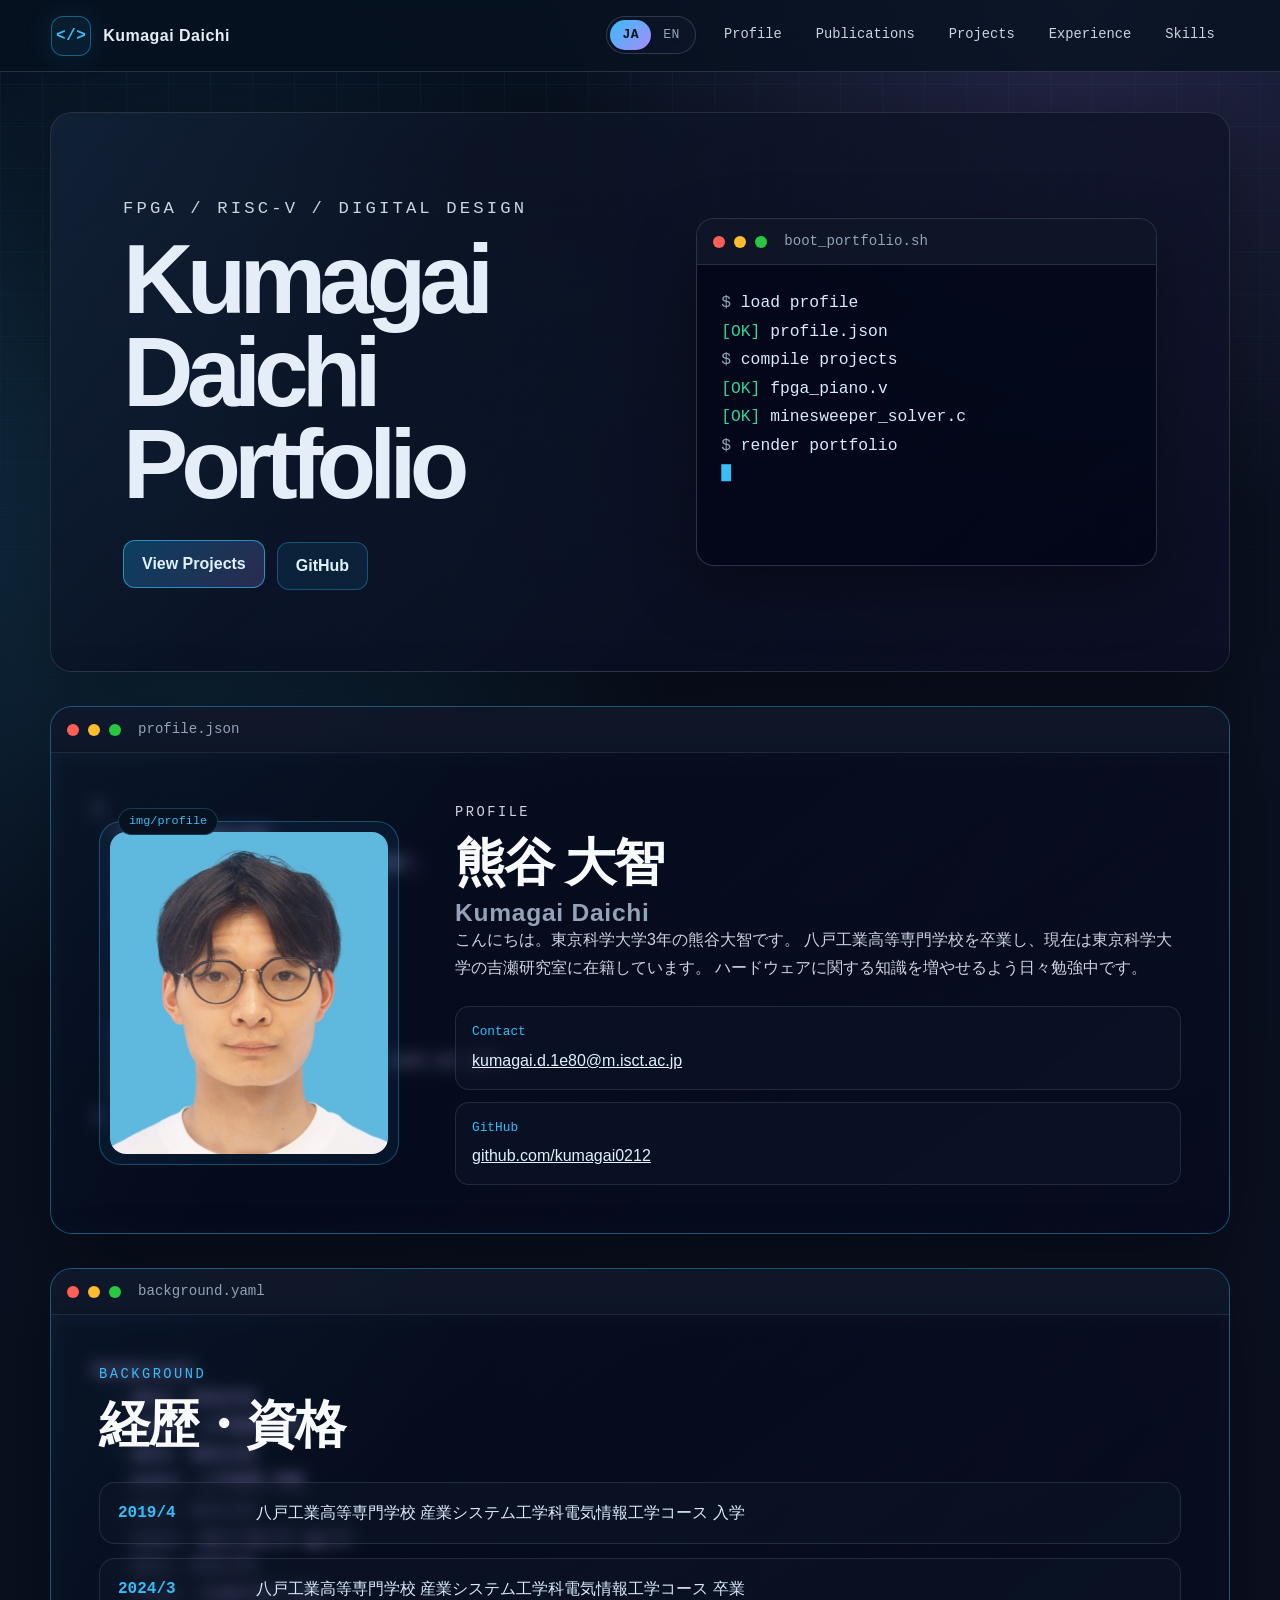
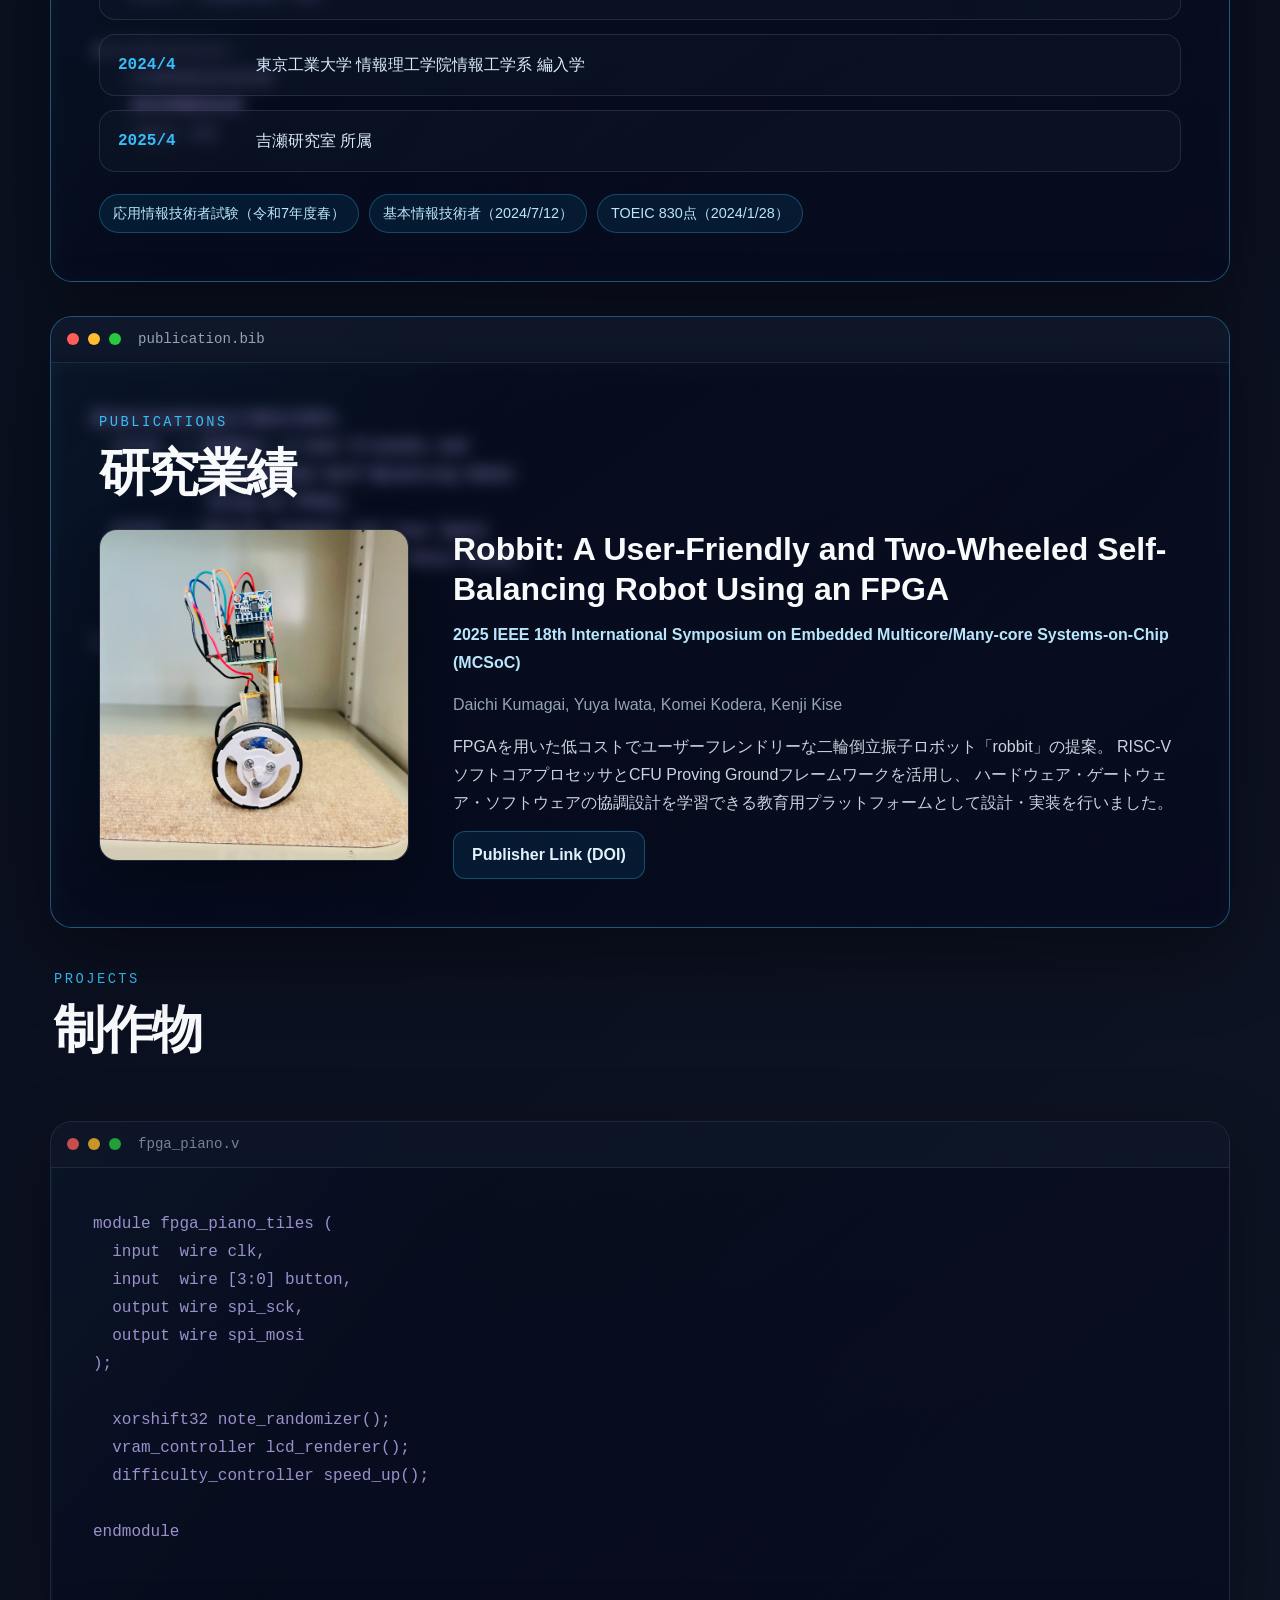
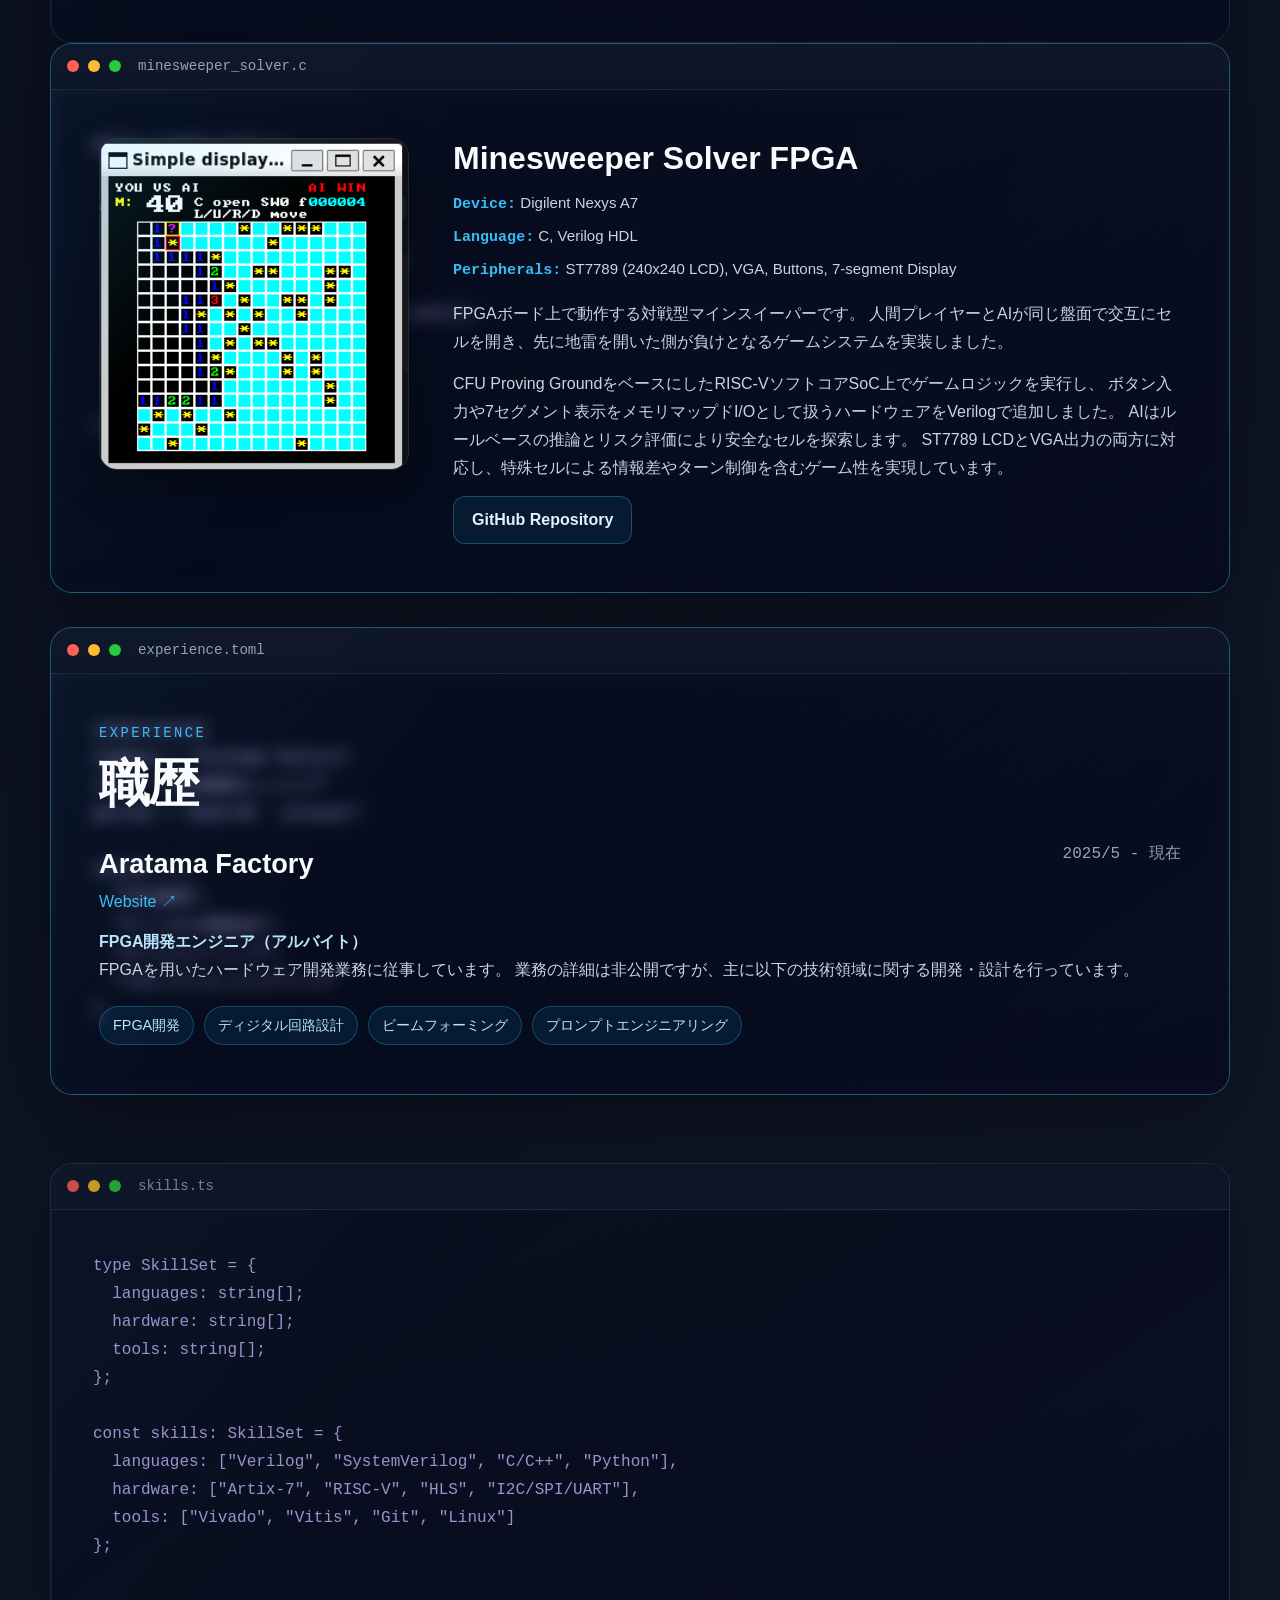
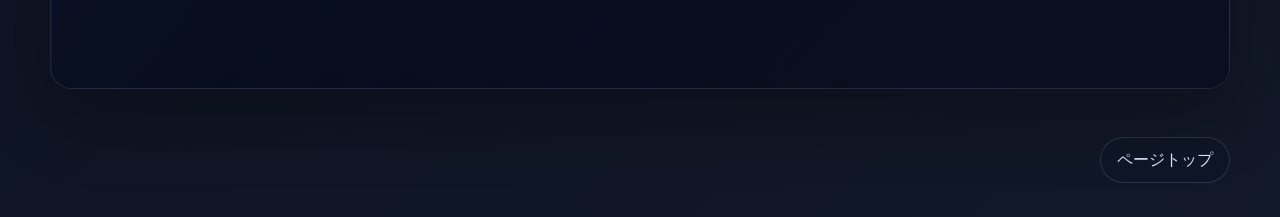
==== index.html @ 497d42d0 "Serve portfolio at site root: add index.html, redirect Main.html, add .nojekyll" ====
<!DOCTYPE html>
<html lang="ja">
    <head>
        <meta name="viewport" content="width=device-width, initial-scale=1, maximum-scale=1, user-scalable=no">
        <meta charset="UTF-8">
        <meta http-equiv="X-UA-Compatible" content="IE=edge" />
        <meta name="description" content="東京科学大学情報工学系3年の熊谷大智です。FPGA・ハードウェア開発を中心に学習・制作を行っています。">
        <title>Kumagai Daichi Portfolio</title>
        <script>
            document.documentElement.classList.add("js");
            if ("scrollRestoration" in history) {
                history.scrollRestoration = "manual";
            }
            const navigationEntry = performance.getEntriesByType("navigation")[0];
            if (navigationEntry && navigationEntry.type === "reload") {
                history.replaceState(null, "", location.pathname + location.search);
                window.addEventListener("load", () => window.scrollTo(0, 0));
            }
        </script>
        <link rel="stylesheet" href="Main.css">
        <link rel="stylesheet" href="menu_bar.css">
    </head>
    <body>
        <div class="page-noise" aria-hidden="true"></div>

        <header class="site-header">
            <a class="brand" href="#top" aria-label="ページトップへ">
                <span class="brand-mark">&lt;/&gt;</span>
                <span>Kumagai Daichi</span>
            </a>

            <div class="header-tools">
                <div class="lang-switch" role="group" aria-label="言語切り替え / Language">
                    <a href="index.html" class="active" aria-current="page">JA</a>
                    <a href="Main_en.html">EN</a>
                </div>

                <input type="checkbox" id="menu-toggle">
                <label for="menu-toggle" class="menu-button" aria-label="メニューを開く">
                    <span class="bar"></span>
                    <span class="bar"></span>
                    <span class="bar"></span>
                </label>
                <nav class="menu" aria-label="メインメニュー">
                    <ul>
                        <li><a href="#profile-section">Profile</a></li>
                        <li><a href="#publications-section">Publications</a></li>
                        <li><a href="#projects-section">Projects</a></li>
                        <li><a href="#experience-section">Experience</a></li>
                        <li><a href="#skills-section">Skills</a></li>
                    </ul>
                </nav>
            </div>
        </header>

        <main id="top" class="main-content-wrapper">
            <section class="hero section-card">
                <div class="hero-copy">
                    <p class="eyebrow">FPGA / RISC-V / Digital Design</p>
                    <h1>Kumagai Daichi Portfolio</h1>
                    <div class="hero-actions">
                        <a class="btn-link primary" href="#projects-section">View Projects</a>
                        <a class="btn-link" href="https://github.com/kumagai0212" target="_blank" rel="noopener noreferrer">GitHub</a>
                    </div>
                </div>

                <div class="terminal-card" aria-label="portfolio boot terminal">
                    <div class="window-bar">
                        <span class="dot red"></span>
                        <span class="dot yellow"></span>
                        <span class="dot green"></span>
                        <span class="window-title">boot_portfolio.sh</span>
                    </div>
                    <pre><code><span class="muted">$</span> load profile
<span class="ok">[OK]</span> profile.json
<span class="muted">$</span> compile projects
<span class="ok">[OK]</span> fpga_piano.v
<span class="ok">[OK]</span> minesweeper_solver.c
<span class="muted">$</span> render portfolio
<span class="cursor">█</span></code></pre>
                </div>
            </section>

            <section id="profile-section" class="code-reveal-card section-card">
                <div class="window-bar">
                    <span class="dot red"></span>
                    <span class="dot yellow"></span>
                    <span class="dot green"></span>
                    <span class="window-title">profile.json</span>
                </div>

                <div class="reveal-stage">
                    <pre class="code-layer" aria-hidden="true"><code>{
  "name": "熊谷大智",
  "school": "東京科学大学 情報工学系",
  "lab": "吉瀬研究室",
  "focus": [
    "FPGA",
    "RISC-V",
    "Digital Circuit Design"
  ],
  "contact": "kumagai.d.1e80@m.isct.ac.jp",
  "github": "kumagai0212"
}</code></pre>

                    <div class="real-layer profile-grid">
                        <div class="portrait-card">
                            <img src="face.JPG" alt="熊谷大智の写真">
                        </div>
                        <div class="profile-body">
                            <p class="eyebrow">Profile</p>
                            <h2>熊谷 大智 <span>Kumagai Daichi</span></h2>
                            <p>
                                こんにちは。東京科学大学3年の熊谷大智です。
                                八戸工業高等専門学校を卒業し、現在は東京科学大学の吉瀬研究室に在籍しています。
                                ハードウェアに関する知識を増やせるよう日々勉強中です。
                            </p>
                            <div class="info-list">
                                <div>
                                    <span>Contact</span>
                                    <a href="mailto:kumagai.d.1e80@m.isct.ac.jp">kumagai.d.1e80@m.isct.ac.jp</a>
                                </div>
                                <div>
                                    <span>GitHub</span>
                                    <a href="https://github.com/kumagai0212" target="_blank" rel="noopener noreferrer">github.com/kumagai0212</a>
                                </div>
                            </div>
                        </div>
                    </div>
                </div>
            </section>

            <section class="code-reveal-card section-card">
                <div class="window-bar">
                    <span class="dot red"></span>
                    <span class="dot yellow"></span>
                    <span class="dot green"></span>
                    <span class="window-title">background.yaml</span>
                </div>

                <div class="reveal-stage">
                    <pre class="code-layer" aria-hidden="true"><code>background:
  - date: 2019/04
    event: 八戸高専 入学
  - date: 2024/03
    event: 八戸高専 卒業
  - date: 2024/04
    event: 東京工業大学 編入学
  - date: 2025/04
    event: 吉瀬研究室 所属

certifications:
  - 応用情報技術者試験
  - 基本情報技術者
  - TOEIC 830</code></pre>

                    <div class="real-layer">
                        <div class="section-heading">
                            <p class="eyebrow">Background</p>
                            <h2>経歴・資格</h2>
                        </div>
                        <div class="timeline-list">
                            <article>
                                <time>2019/4</time>
                                <p>八戸工業高等専門学校 産業システム工学科電気情報工学コース 入学</p>
                            </article>
                            <article>
                                <time>2024/3</time>
                                <p>八戸工業高等専門学校 産業システム工学科電気情報工学コース 卒業</p>
                            </article>
                            <article>
                                <time>2024/4</time>
                                <p>東京工業大学 情報理工学院情報工学系 編入学</p>
                            </article>
                            <article>
                                <time>2025/4</time>
                                <p>吉瀬研究室 所属</p>
                            </article>
                        </div>
                        <div class="chip-row">
                            <span class="skill-tag">応用情報技術者試験（令和7年度春）</span>
                            <span class="skill-tag">基本情報技術者（2024/7/12）</span>
                            <span class="skill-tag">TOEIC 830点（2024/1/28）</span>
                        </div>
                    </div>
                </div>
            </section>

            <section id="publications-section" class="code-reveal-card section-card">
                <div class="window-bar">
                    <span class="dot red"></span>
                    <span class="dot yellow"></span>
                    <span class="dot green"></span>
                    <span class="window-title">publication.bib</span>
                </div>

                <div class="reveal-stage">
                    <pre class="code-layer" aria-hidden="true"><code>@inproceedings{robbit2025,
  title  = {Robbit: A User-Friendly and
            Two-Wheeled Self-Balancing Robot
            Using an FPGA},
  author = {Daichi Kumagai and Yuya Iwata
            and Komei Kodera and Kenji Kise},
  booktitle = {IEEE MCSoC},
  year = {2025}
}</code></pre>

                    <div class="real-layer">
                        <div class="section-heading">
                            <p class="eyebrow">Publications</p>
                            <h2>研究業績</h2>
                        </div>
                        <article class="content-row">
                            <div class="content-img">
                                <img src="bcar-structure-side.JPG" alt="Robbit Image">
                            </div>
                            <div class="content-desc">
                                <h3>Robbit: A User-Friendly and Two-Wheeled Self-Balancing Robot Using an FPGA</h3>
                                <p class="meta">2025 IEEE 18th International Symposium on Embedded Multicore/Many-core Systems-on-Chip (MCSoC)</p>
                                <p class="subtle">Daichi Kumagai, Yuya Iwata, Komei Kodera, Kenji Kise</p>
                                <p>
                                    FPGAを用いた低コストでユーザーフレンドリーな二輪倒立振子ロボット「robbit」の提案。
                                    RISC-VソフトコアプロセッサとCFU Proving Groundフレームワークを活用し、
                                    ハードウェア・ゲートウェア・ソフトウェアの協調設計を学習できる教育用プラットフォームとして設計・実装を行いました。
                                </p>
                                <a href="https://doi.org/10.1109/MCSOC67473.2025.00041" class="btn-link" target="_blank" rel="noopener noreferrer">Publisher Link (DOI)</a>
                            </div>
                        </article>
                    </div>
                </div>
            </section>

            <section id="projects-section" class="projects-wrap">
                <div class="section-title">
                    <p class="eyebrow">Projects</p>
                    <h2>制作物</h2>
                </div>

                <article class="code-reveal-card section-card">
                    <div class="window-bar">
                        <span class="dot red"></span>
                        <span class="dot yellow"></span>
                        <span class="dot green"></span>
                        <span class="window-title">fpga_piano.v</span>
                    </div>

                    <div class="reveal-stage">
                        <pre class="code-layer" aria-hidden="true"><code>module fpga_piano_tiles (
  input  wire clk,
  input  wire [3:0] button,
  output wire spi_sck,
  output wire spi_mosi
);

  xorshift32 note_randomizer();
  vram_controller lcd_renderer();
  difficulty_controller speed_up();

endmodule</code></pre>

                        <div class="real-layer">
                            <div class="project-content">
                                <div class="content-img">
                                    <img src="fpga_piano.jpg" alt="FPGA Piano Tiles Image">
                                </div>
                                <div class="content-desc">
                                    <h3>FPGA Piano Tiles</h3>
                                    <ul class="tech-stack">
                                        <li><strong>Device:</strong> Digilent Arty A7-35T</li>
                                        <li><strong>Language:</strong> Verilog HDL</li>
                                        <li><strong>Peripherals:</strong> ST7789 (240x240 LCD), Tactile Buttons</li>
                                    </ul>
                                    <p>
                                        FPGAボード上で動作するリズムゲーム（ピアノタイル）です。
                                        4つのレーンから落下してくるノーツに合わせて、タイミングよく対応するボタンを押すゲームシステムを実装しました。
                                    </p>
                                    <p>
                                        プロセッサを使用せず、すべてのロジックをVerilogで実装しています。
                                        32-bit Xorshiftによるランダムなノーツ生成、SPI通信によるLCD描画制御、
                                        VRAM管理回路、進行に応じて落下速度が上昇する動的な難易度調整機能を備えています。
                                    </p>
                                    <a href="https://github.com/kumagai0212/piano-fpga" class="btn-link" target="_blank" rel="noopener noreferrer">GitHub Repository</a>
                                </div>
                            </div>
                        </div>
                    </div>
                </article>

                <article class="code-reveal-card section-card">
                    <div class="window-bar">
                        <span class="dot red"></span>
                        <span class="dot yellow"></span>
                        <span class="dot green"></span>
                        <span class="window-title">minesweeper_solver.c</span>
                    </div>

                    <div class="reveal-stage">
                        <pre class="code-layer" aria-hidden="true"><code>while (!game_over) {
  human_open(cursor);
  update_visible_board();

  ai_move = solve_by_inference();
  if (!ai_move.safe) {
    ai_move = choose_lowest_risk_cell();
  }
  open_cell(ai_move);
  draw_to_lcd_and_vga();
}</code></pre>

                        <div class="real-layer">
                            <div class="project-content">
                                <div class="content-img">
                                    <img src="minesweeper_solver_fpga.png" alt="Minesweeper Solver FPGA Image">
                                </div>
                                <div class="content-desc">
                                    <h3>Minesweeper Solver FPGA</h3>
                                    <ul class="tech-stack">
                                        <li><strong>Device:</strong> Digilent Nexys A7</li>
                                        <li><strong>Language:</strong> C, Verilog HDL</li>
                                        <li><strong>Peripherals:</strong> ST7789 (240x240 LCD), VGA, Buttons, 7-segment Display</li>
                                    </ul>
                                    <p>
                                        FPGAボード上で動作する対戦型マインスイーパーです。
                                        人間プレイヤーとAIが同じ盤面で交互にセルを開き、先に地雷を開いた側が負けとなるゲームシステムを実装しました。
                                    </p>
                                    <p>
                                        CFU Proving GroundをベースにしたRISC-VソフトコアSoC上でゲームロジックを実行し、
                                        ボタン入力や7セグメント表示をメモリマップドI/Oとして扱うハードウェアをVerilogで追加しました。
                                        AIはルールベースの推論とリスク評価により安全なセルを探索します。
                                        ST7789 LCDとVGA出力の両方に対応し、特殊セルによる情報差やターン制御を含むゲーム性を実現しています。
                                    </p>
                                    <a href="https://github.com/kumagai0212/Minesweeper_solver_fpga" class="btn-link" target="_blank" rel="noopener noreferrer">GitHub Repository</a>
                                </div>
                            </div>
                        </div>
                    </div>
                </article>
            </section>

            <section id="experience-section" class="code-reveal-card section-card">
                <div class="window-bar">
                    <span class="dot red"></span>
                    <span class="dot yellow"></span>
                    <span class="dot green"></span>
                    <span class="window-title">experience.toml</span>
                </div>

                <div class="reveal-stage">
                    <pre class="code-layer" aria-hidden="true"><code>[experience]
company = "Aratama Factory"
role = "FPGA開発エンジニア"
period = "2025/05 - present"

skills = [
  "FPGA開発",
  "ディジタル回路設計",
  "ビームフォーミング",
  "プロンプトエンジニアリング"
]</code></pre>

                    <div class="real-layer">
                        <div class="section-heading">
                            <p class="eyebrow">Experience</p>
                            <h2>職歴</h2>
                        </div>
                        <div class="experience-item">
                            <div class="experience-head">
                                <div>
                                    <h3>Aratama Factory</h3>
                                    <a href="https://aratama-factory.com/" target="_blank" rel="noopener noreferrer">Website ↗</a>
                                </div>
                                <span>2025/5 - 現在</span>
                            </div>
                            <p class="meta">FPGA開発エンジニア（アルバイト）</p>
                            <p>
                                FPGAを用いたハードウェア開発業務に従事しています。
                                業務の詳細は非公開ですが、主に以下の技術領域に関する開発・設計を行っています。
                            </p>
                            <div class="chip-row">
                                <span class="skill-tag">FPGA開発</span>
                                <span class="skill-tag">ディジタル回路設計</span>
                                <span class="skill-tag">ビームフォーミング</span>
                                <span class="skill-tag">プロンプトエンジニアリング</span>
                            </div>
                        </div>
                    </div>
                </div>
            </section>

            <section id="skills-section" class="code-reveal-card section-card">
                <div class="window-bar">
                    <span class="dot red"></span>
                    <span class="dot yellow"></span>
                    <span class="dot green"></span>
                    <span class="window-title">skills.ts</span>
                </div>

                <div class="reveal-stage">
                    <pre class="code-layer" aria-hidden="true"><code>type SkillSet = {
  languages: string[];
  hardware: string[];
  tools: string[];
};

const skills: SkillSet = {
  languages: ["Verilog", "SystemVerilog", "C/C++", "Python"],
  hardware: ["Artix-7", "RISC-V", "HLS", "I2C/SPI/UART"],
  tools: ["Vivado", "Vitis", "Git", "Linux"]
};</code></pre>

                    <div class="real-layer">
                        <div class="section-heading">
                            <p class="eyebrow">Skills</p>
                            <h2>技術スタック</h2>
                        </div>
                        <div class="skills-container">
                            <div class="skill-category">
                                <h3>Languages</h3>
                                <ul>
                                    <li class="skill-item">Verilog HDL</li>
                                    <li class="skill-item">SystemVerilog</li>
                                    <li class="skill-item">C / C++</li>
                                    <li class="skill-item">Python</li>
                                    <li class="skill-item">HTML / CSS</li>
                                </ul>
                            </div>
                            <div class="skill-category">
                                <h3>Hardware & FPGA</h3>
                                <ul>
                                    <li class="skill-item">Xilinx Artix-7 (Arty, Cmod)</li>
                                    <li class="skill-item">RISC-V Architecture</li>
                                    <li class="skill-item">Digital Circuit Design</li>
                                    <li class="skill-item">High-Level Synthesis (HLS)</li>
                                    <li class="skill-item">I2C / SPI / UART</li>
                                </ul>
                            </div>
                            <div class="skill-category">
                                <h3>Tools & Others</h3>
                                <ul>
                                    <li class="skill-item">Vivado / Vitis</li>
                                    <li class="skill-item">Git / GitHub</li>
                                    <li class="skill-item">Visual Studio Code</li>
                                    <li class="skill-item">LaTeX</li>
                                    <li class="skill-item">Linux</li>
                                </ul>
                            </div>
                        </div>
                    </div>
                </div>
            </section>
        </main>

        <div class="pagetop"><a href="#top">ページトップ</a></div>
        <script src="reveal.js"></script>
    </body>
</html>
---- Main.css ----
:root {
    --bg: #07111f;
    --bg-soft: #0c1728;
    --panel: rgba(14, 25, 42, 0.88);
    --panel-solid: #101a2c;
    --border: rgba(148, 163, 184, 0.22);
    --text: #e5edf8;
    --muted: #94a3b8;
    --accent: #38bdf8;
    --accent-2: #a78bfa;
    --accent-3: #34d399;
    --warning: #facc15;
    --shadow: 0 24px 80px rgba(0, 0, 0, 0.38);
    --radius: 22px;
    --mono: "SFMono-Regular", Consolas, "Liberation Mono", Menlo, monospace;
}

* {
    box-sizing: border-box;
    margin: 0;
    padding: 0;
}

html {
    scroll-behavior: smooth;
}

body {
    min-height: 100vh;
    font-family: "Helvetica Neue", Arial, "Hiragino Sans", "Yu Gothic", sans-serif;
    line-height: 1.75;
    color: var(--text);
    background:
        radial-gradient(circle at 15% 10%, rgba(56, 189, 248, 0.18), transparent 32rem),
        radial-gradient(circle at 85% 0%, rgba(167, 139, 250, 0.18), transparent 34rem),
        linear-gradient(135deg, #07111f 0%, #0b1020 44%, #111827 100%);
    overflow-x: hidden;
}

body::before {
    content: "";
    position: fixed;
    inset: 0;
    pointer-events: none;
    background-image:
        linear-gradient(rgba(56, 189, 248, 0.07) 1px, transparent 1px),
        linear-gradient(90deg, rgba(56, 189, 248, 0.07) 1px, transparent 1px);
    background-size: 42px 42px;
    mask-image: linear-gradient(to bottom, rgba(0,0,0,0.75), transparent 82%);
    z-index: -2;
}

.page-noise {
    position: fixed;
    inset: 0;
    pointer-events: none;
    opacity: 0.08;
    background-image: repeating-linear-gradient(
        0deg,
        rgba(255, 255, 255, 0.35) 0,
        rgba(255, 255, 255, 0.35) 1px,
        transparent 1px,
        transparent 4px
    );
    mix-blend-mode: overlay;
    z-index: -1;
}

a {
    color: inherit;
}

img {
    display: block;
}

.site-header {
    position: fixed;
    top: 0;
    left: 0;
    right: 0;
    height: 72px;
    display: flex;
    align-items: center;
    justify-content: space-between;
    padding: 0 clamp(18px, 4vw, 54px);
    border-bottom: 1px solid var(--border);
    background: rgba(7, 17, 31, 0.78);
    backdrop-filter: blur(18px);
    z-index: 1000;
}

.brand {
    display: inline-flex;
    align-items: center;
    gap: 12px;
    text-decoration: none;
    font-weight: 700;
    letter-spacing: 0.03em;
}

.brand-mark {
    display: grid;
    place-items: center;
    width: 40px;
    height: 40px;
    border: 1px solid rgba(56, 189, 248, 0.42);
    border-radius: 12px;
    color: var(--accent);
    font-family: var(--mono);
    background: rgba(56, 189, 248, 0.08);
    box-shadow: 0 0 30px rgba(56, 189, 248, 0.12);
}

.header-tools {
    display: flex;
    align-items: center;
    gap: 14px;
}

.lang-switch {
    display: inline-flex;
    align-items: center;
    padding: 3px;
    border: 1px solid rgba(148, 163, 184, 0.26);
    border-radius: 999px;
    background: rgba(15, 23, 42, 0.7);
}

.lang-switch a {
    display: inline-flex;
    align-items: center;
    justify-content: center;
    min-width: 38px;
    min-height: 30px;
    padding: 0 12px;
    border-radius: 999px;
    color: var(--muted);
    text-decoration: none;
    font-family: var(--mono);
    font-size: 0.82rem;
    letter-spacing: 0.04em;
    transition: color 0.25s ease, background 0.25s ease;
}

.lang-switch a:hover {
    color: #e0f2fe;
}

.lang-switch a.active {
    color: #07111f;
    background: linear-gradient(135deg, var(--accent), var(--accent-2));
    font-weight: 700;
}

.main-content-wrapper {
    width: min(1180px, calc(100% - 32px));
    margin: 0 auto;
    padding: 112px 0 48px;
}

.section-card {
    position: relative;
    margin-bottom: 34px;
    border: 1px solid var(--border);
    border-radius: var(--radius);
    background: linear-gradient(145deg, rgba(15, 23, 42, 0.92), rgba(2, 6, 23, 0.75));
    box-shadow: var(--shadow);
    overflow: hidden;
}

section {
    scroll-margin-top: 92px;
}

.section-card::after {
    content: "";
    position: absolute;
    inset: 0;
    pointer-events: none;
    border-radius: inherit;
    background: linear-gradient(120deg, rgba(56, 189, 248, 0.16), transparent 30%, rgba(167, 139, 250, 0.14));
    opacity: 0.36;
}

.hero {
    min-height: 560px;
    display: grid;
    grid-template-columns: minmax(0, 1.05fr) minmax(320px, 0.95fr);
    gap: clamp(26px, 5vw, 64px);
    align-items: center;
    padding: clamp(32px, 6vw, 72px);
}

.hero-copy,
.terminal-card,
.window-bar,
.reveal-stage,
.real-layer {
    position: relative;
    z-index: 1;
}

.eyebrow {
    margin-bottom: 10px;
    color: var(--accent);
    font-family: var(--mono);
    font-size: 0.86rem;
    letter-spacing: 0.18em;
    text-transform: uppercase;
}

.hero h1 {
    margin-bottom: 20px;
    font-size: clamp(2.6rem, 8vw, 6.1rem);
    line-height: 0.95;
    letter-spacing: -0.07em;
}

.hero p {
    max-width: 620px;
    color: #cbd5e1;
    font-size: 1.08rem;
}

.hero-actions {
    display: flex;
    flex-wrap: wrap;
    gap: 12px;
    margin-top: 30px;
}

.terminal-card {
    overflow: hidden;
    border: 1px solid rgba(148, 163, 184, 0.28);
    border-radius: 18px;
    background: rgba(2, 6, 23, 0.76);
    box-shadow: inset 0 1px 0 rgba(255,255,255,0.06), 0 22px 60px rgba(0,0,0,0.35);
}

.terminal-card pre {
    min-height: 300px;
    padding: 24px;
    color: #dbeafe;
    font-family: var(--mono);
    font-size: clamp(0.86rem, 1.8vw, 1.02rem);
    white-space: pre-wrap;
}

.window-bar {
    height: 46px;
    display: flex;
    align-items: center;
    gap: 9px;
    padding: 0 16px;
    border-bottom: 1px solid rgba(148, 163, 184, 0.18);
    background: rgba(15, 23, 42, 0.88);
}

.dot {
    width: 12px;
    height: 12px;
    border-radius: 50%;
}

.dot.red { background: #ff5f57; }
.dot.yellow { background: #febc2e; }
.dot.green { background: #28c840; }

.window-title {
    margin-left: 8px;
    color: var(--muted);
    font-family: var(--mono);
    font-size: 0.88rem;
}

.muted { color: var(--muted); }
.ok { color: var(--accent-3); }

.cursor {
    color: var(--accent);
    animation: blink 1s steps(2, start) infinite;
}

@keyframes blink {
    50% { opacity: 0; }
}

.js .code-reveal-card {
    transform: translateY(34px);
    opacity: 0.78;
    transition: transform 0.75s ease, opacity 0.75s ease, border-color 0.75s ease;
}

.js .code-reveal-card.in-view {
    transform: translateY(0);
    opacity: 1;
    border-color: rgba(56, 189, 248, 0.42);
}

.reveal-stage {
    min-height: 420px;
    display: grid;
}

.code-layer,
.real-layer {
    grid-area: 1 / 1;
    transition: opacity 0.72s ease, transform 0.72s ease, filter 0.72s ease;
}

/* No-JS fallback: hide the code layer, show the rendered content. */
.code-layer {
    display: none;
    min-height: 420px;
    padding: clamp(22px, 4vw, 42px);
    color: #c4b5fd;
    font-family: var(--mono);
    font-size: clamp(0.82rem, 1.7vw, 1rem);
    line-height: 1.75;
    white-space: pre-wrap;
    background:
        linear-gradient(90deg, rgba(56, 189, 248, 0.08), transparent 2px) 0 0 / 100% 1.75em,
        rgba(2, 6, 23, 0.38);
    overflow: auto;
}

.real-layer {
    padding: clamp(24px, 4.5vw, 48px);
}

/* JS enabled: start with the code visible and the rendered content hidden. */
.js .code-layer {
    display: block;
}

.js .real-layer {
    opacity: 0;
    transform: translateY(26px) scale(0.985);
    filter: blur(8px);
    pointer-events: none;
}

.js .code-reveal-card.revealed .code-layer {
    opacity: 0;
    transform: translateY(-20px) scale(0.985);
    filter: blur(8px);
}

.js .code-reveal-card.revealed .real-layer {
    opacity: 1;
    transform: translateY(0) scale(1);
    filter: blur(0);
    pointer-events: auto;
}

.profile-grid {
    display: grid;
    grid-template-columns: 300px minmax(0, 1fr);
    gap: clamp(26px, 5vw, 56px);
    align-items: center;
}

.portrait-card {
    position: relative;
    padding: 10px;
    border: 1px solid rgba(56, 189, 248, 0.32);
    border-radius: 22px;
    background: rgba(56, 189, 248, 0.06);
}

.portrait-card::before {
    content: "img/profile";
    position: absolute;
    top: -14px;
    left: 18px;
    padding: 2px 10px;
    color: var(--accent);
    border: 1px solid rgba(56, 189, 248, 0.24);
    border-radius: 999px;
    background: #07111f;
    font-family: var(--mono);
    font-size: 0.74rem;
}

.portrait-card img {
    width: 100%;
    aspect-ratio: 1 / 1.16;
    object-fit: cover;
    border-radius: 16px;
}

.profile-body h2,
.section-heading h2,
.section-title h2 {
    color: #f8fafc;
    font-size: clamp(1.8rem, 4vw, 3.2rem);
    line-height: 1.1;
    letter-spacing: -0.04em;
}

.profile-body h2 span {
    display: block;
    margin-top: 8px;
    color: var(--muted);
    font-size: 0.48em;
    letter-spacing: 0.03em;
}

.profile-body p,
.content-desc p,
.experience-item p {
    color: #cbd5e1;
}

.info-list {
    display: grid;
    gap: 12px;
    margin-top: 24px;
}

.info-list div {
    display: grid;
    gap: 3px;
    padding: 14px 16px;
    border: 1px solid rgba(148, 163, 184, 0.18);
    border-radius: 14px;
    background: rgba(15, 23, 42, 0.55);
}

.info-list span {
    color: var(--accent);
    font-family: var(--mono);
    font-size: 0.8rem;
}

.info-list a {
    color: #e0f2fe;
    word-break: break-word;
}

.section-heading,
.section-title {
    margin-bottom: 28px;
}

.section-title {
    padding: 6px 4px 0;
}

.timeline-list {
    display: grid;
    gap: 14px;
}

.timeline-list article {
    display: grid;
    grid-template-columns: 120px minmax(0, 1fr);
    gap: 18px;
    padding: 16px 18px;
    border: 1px solid rgba(148, 163, 184, 0.18);
    border-radius: 16px;
    background: rgba(15, 23, 42, 0.52);
}

.timeline-list time {
    color: var(--accent);
    font-family: var(--mono);
    font-weight: 700;
}

.timeline-list p {
    color: #dbeafe;
}

.chip-row {
    display: flex;
    flex-wrap: wrap;
    gap: 10px;
    margin-top: 22px;
}

.skill-tag {
    display: inline-flex;
    align-items: center;
    min-height: 32px;
    padding: 6px 13px;
    border: 1px solid rgba(56, 189, 248, 0.28);
    border-radius: 999px;
    color: #bae6fd;
    background: rgba(14, 165, 233, 0.1);
    font-size: 0.9rem;
}

.content-row,
.project-content {
    display: grid;
    grid-template-columns: 310px minmax(0, 1fr);
    gap: clamp(22px, 4vw, 44px);
    align-items: start;
}

.content-img {
    position: relative;
    overflow: hidden;
    border: 1px solid rgba(148, 163, 184, 0.22);
    border-radius: 18px;
    background: rgba(2, 6, 23, 0.55);
    box-shadow: 0 16px 44px rgba(0,0,0,0.28);
}

.content-img::after {
    content: "";
    position: absolute;
    inset: 0;
    pointer-events: none;
    background: linear-gradient(135deg, rgba(56, 189, 248, 0.16), transparent 44%);
}

.content-img img {
    width: 100%;
    height: 330px;
    object-fit: cover;
}

.content-desc h3 {
    margin-bottom: 12px;
    color: #f8fafc;
    font-size: clamp(1.35rem, 2.8vw, 2rem);
    line-height: 1.25;
}

.content-desc p {
    margin-bottom: 14px;
}

.meta {
    color: #bae6fd !important;
    font-weight: 700;
}

.subtle {
    color: var(--muted) !important;
}

.tech-stack {
    display: grid;
    gap: 6px;
    margin: 0 0 16px;
    padding: 0;
    list-style: none;
    color: #cbd5e1;
    font-size: 0.94rem;
}

.tech-stack strong {
    color: var(--accent);
    font-family: var(--mono);
}

.btn-link {
    display: inline-flex;
    align-items: center;
    justify-content: center;
    gap: 8px;
    min-height: 42px;
    padding: 9px 18px;
    border: 1px solid rgba(56, 189, 248, 0.32);
    border-radius: 12px;
    color: #e0f2fe;
    background: rgba(14, 165, 233, 0.1);
    text-decoration: none;
    font-weight: 700;
    transition: transform 0.25s ease, background 0.25s ease, border-color 0.25s ease;
}

.btn-link.primary,
.btn-link:hover {
    border-color: rgba(56, 189, 248, 0.65);
    background: linear-gradient(135deg, rgba(14, 165, 233, 0.28), rgba(167, 139, 250, 0.2));
    transform: translateY(-2px);
}

.projects-wrap {
    margin-bottom: 34px;
}

.experience-head {
    display: flex;
    justify-content: space-between;
    gap: 16px;
    align-items: flex-start;
    margin-bottom: 12px;
}

.experience-head h3 {
    color: #f8fafc;
    font-size: 1.7rem;
}

.experience-head a {
    color: var(--accent);
    text-decoration: none;
}

.experience-head span {
    color: var(--muted);
    font-family: var(--mono);
    white-space: nowrap;
}

.skills-container {
    display: grid;
    grid-template-columns: repeat(3, minmax(0, 1fr));
    gap: 20px;
}

.skill-category {
    padding: 20px;
    border: 1px solid rgba(148, 163, 184, 0.18);
    border-radius: 18px;
    background: rgba(15, 23, 42, 0.52);
}

.skill-category h3 {
    margin-bottom: 14px;
    color: #f8fafc;
    font-size: 1.15rem;
}

.skill-category ul {
    display: grid;
    gap: 9px;
    list-style: none;
}

.skill-item {
    display: flex;
    align-items: center;
    color: #cbd5e1;
}

.skill-item::before {
    content: "▸";
    margin-right: 9px;
    color: var(--accent-3);
}

.pagetop {
    width: min(1180px, calc(100% - 32px));
    margin: 0 auto 34px;
    text-align: right;
}

.pagetop a {
    display: inline-flex;
    align-items: center;
    justify-content: center;
    min-height: 42px;
    padding: 8px 16px;
    border: 1px solid rgba(148, 163, 184, 0.22);
    border-radius: 999px;
    color: #dbeafe;
    background: rgba(15, 23, 42, 0.76);
    text-decoration: none;
}

@media (prefers-reduced-motion: reduce) {
    html {
        scroll-behavior: auto;
    }

    *,
    *::before,
    *::after {
        animation-duration: 0.001ms !important;
        animation-iteration-count: 1 !important;
        transition-duration: 0.001ms !important;
    }
}

@media (max-width: 900px) {
    .hero,
    .profile-grid,
    .content-row,
    .project-content {
        grid-template-columns: 1fr;
    }

    .portrait-card {
        max-width: 340px;
    }

    .skills-container {
        grid-template-columns: 1fr;
    }
}

@media (max-width: 640px) {
    .site-header {
        height: 64px;
        padding: 0 16px;
    }

    .brand {
        font-size: 0.9rem;
    }

    .brand-mark {
        width: 36px;
        height: 36px;
        border-radius: 10px;
    }

    .main-content-wrapper {
        width: min(100% - 22px, 1180px);
        padding-top: 88px;
    }

    .hero {
        min-height: auto;
        padding: 28px 20px;
    }

    .terminal-card pre,
    .code-layer {
        font-size: 0.76rem;
    }

    .reveal-stage,
    .code-layer {
        min-height: 520px;
    }

    .real-layer {
        padding: 22px 18px;
    }

    .timeline-list article {
        grid-template-columns: 1fr;
        gap: 4px;
    }

    .content-img img {
        height: 260px;
    }

    .experience-head {
        flex-direction: column;
    }

    .btn-link {
        width: 100%;
    }
}

@media (max-width: 380px) {
    .brand span:last-child {
        display: none;
    }
}
---- menu_bar.css ----
#menu-toggle {
    display: none;
}

.menu-button {
    display: none;
}

.menu {
    display: block;
}

.menu ul {
    display: flex;
    align-items: center;
    gap: 6px;
    list-style: none;
}

.menu ul li a {
    display: inline-flex;
    align-items: center;
    min-height: 38px;
    padding: 7px 13px;
    border: 1px solid transparent;
    border-radius: 999px;
    color: #cbd5e1;
    text-decoration: none;
    font-family: "SFMono-Regular", Consolas, "Liberation Mono", Menlo, monospace;
    font-size: 0.86rem;
    transition: color 0.25s ease, background 0.25s ease, border-color 0.25s ease;
}

.menu ul li a:hover {
    color: #e0f2fe;
    border-color: rgba(56, 189, 248, 0.36);
    background: rgba(14, 165, 233, 0.1);
}

@media (max-width: 760px) {
    .menu-button {
        display: block;
        position: relative;
        width: 42px;
        height: 42px;
        padding: 9px 8px;
        border: 1px solid rgba(148, 163, 184, 0.26);
        border-radius: 12px;
        background: rgba(15, 23, 42, 0.76);
        cursor: pointer;
        z-index: 1002;
    }

    .bar {
        display: block;
        width: 24px;
        height: 2px;
        margin: 5px 0;
        background-color: #e0f2fe;
        border-radius: 999px;
        transition: transform 0.35s ease, opacity 0.35s ease;
    }

    #menu-toggle:checked ~ .menu-button .bar:nth-child(1) {
        transform: rotate(45deg) translate(5px, 5px);
    }

    #menu-toggle:checked ~ .menu-button .bar:nth-child(2) {
        opacity: 0;
    }

    #menu-toggle:checked ~ .menu-button .bar:nth-child(3) {
        transform: rotate(-45deg) translate(5px, -5px);
    }

    .menu {
        position: fixed;
        top: 72px;
        left: 12px;
        right: 12px;
        display: block;
        opacity: 0;
        transform: translateY(-14px);
        pointer-events: none;
        border: 1px solid rgba(148, 163, 184, 0.24);
        border-radius: 18px;
        background: rgba(7, 17, 31, 0.96);
        box-shadow: 0 20px 50px rgba(0, 0, 0, 0.38);
        backdrop-filter: blur(18px);
        transition: opacity 0.3s ease, transform 0.3s ease;
        overflow: hidden;
    }

    #menu-toggle:checked ~ .menu {
        opacity: 1;
        transform: translateY(0);
        pointer-events: auto;
    }

    .menu ul {
        display: grid;
        gap: 0;
        padding: 8px;
    }

    .menu ul li a {
        display: flex;
        min-height: 46px;
        padding: 10px 14px;
        border-radius: 12px;
    }
}

@media (max-width: 640px) {
    .menu {
        top: 64px;
    }
}
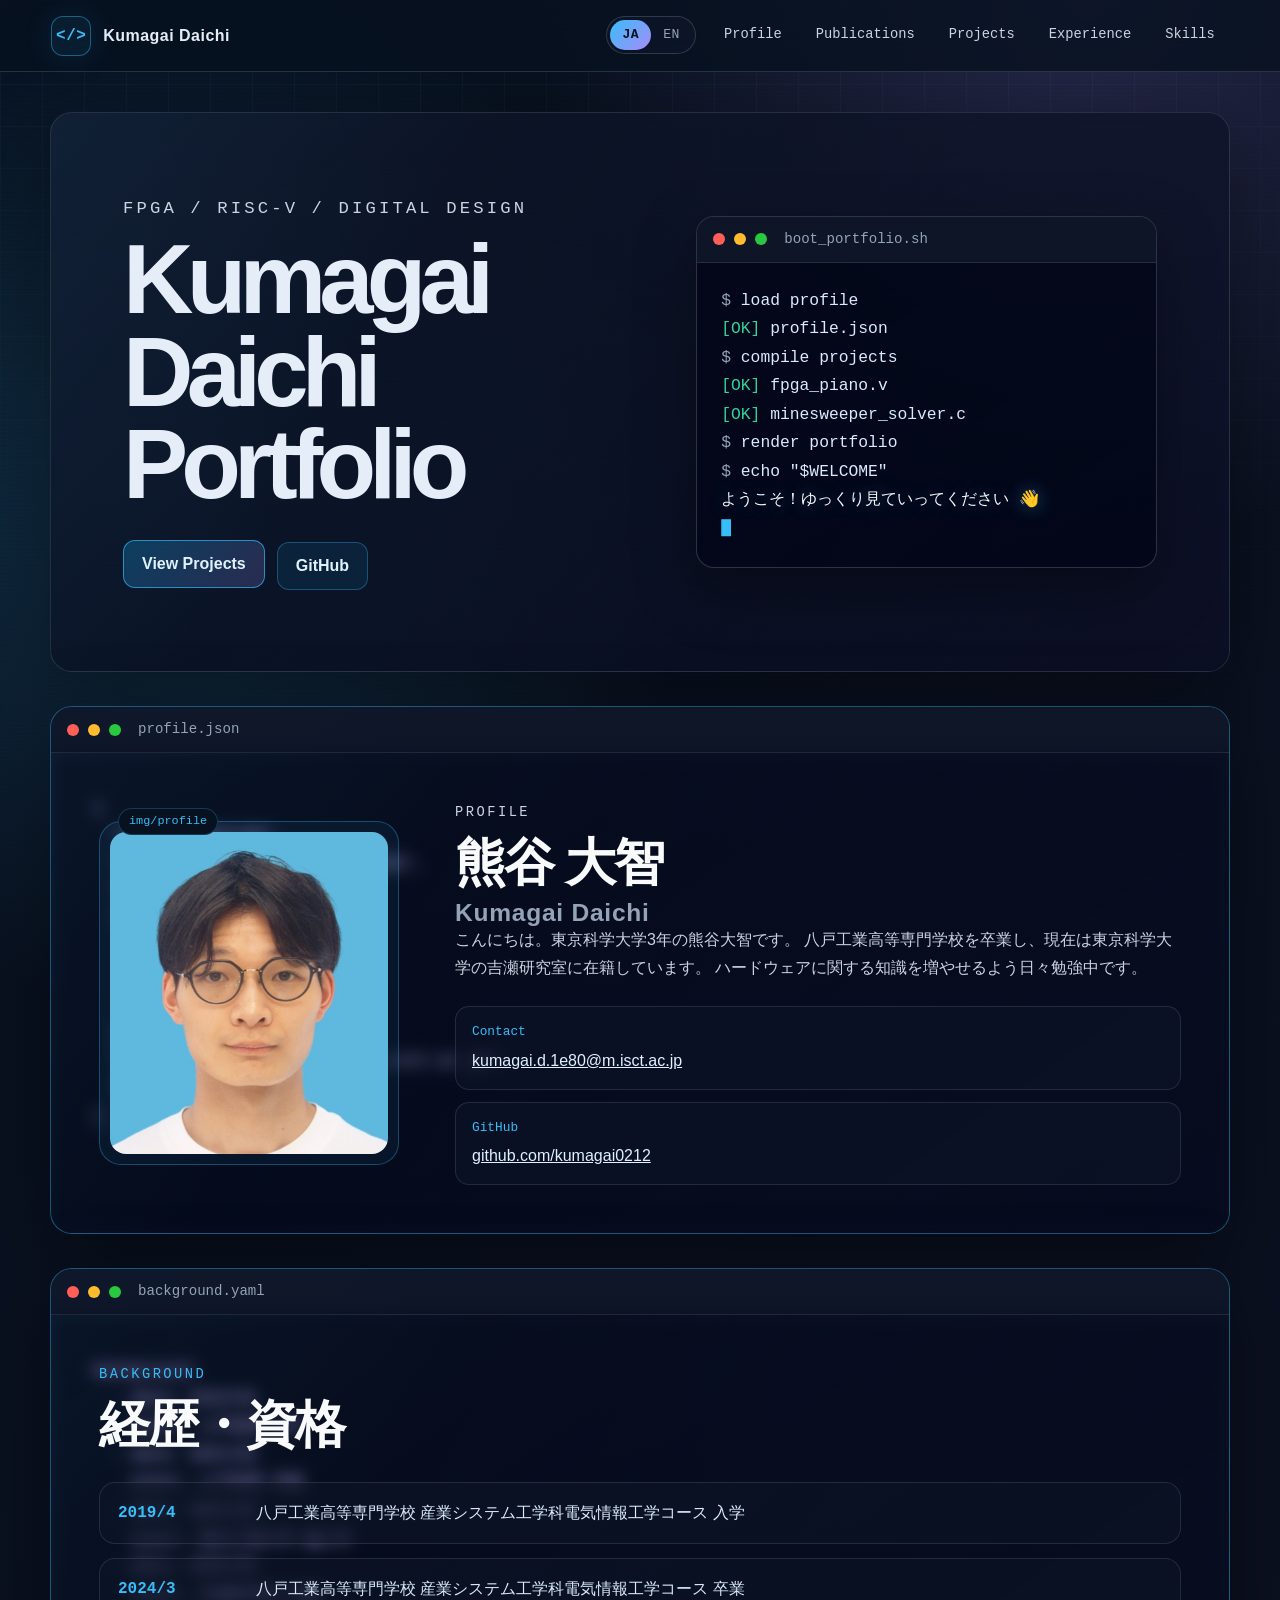
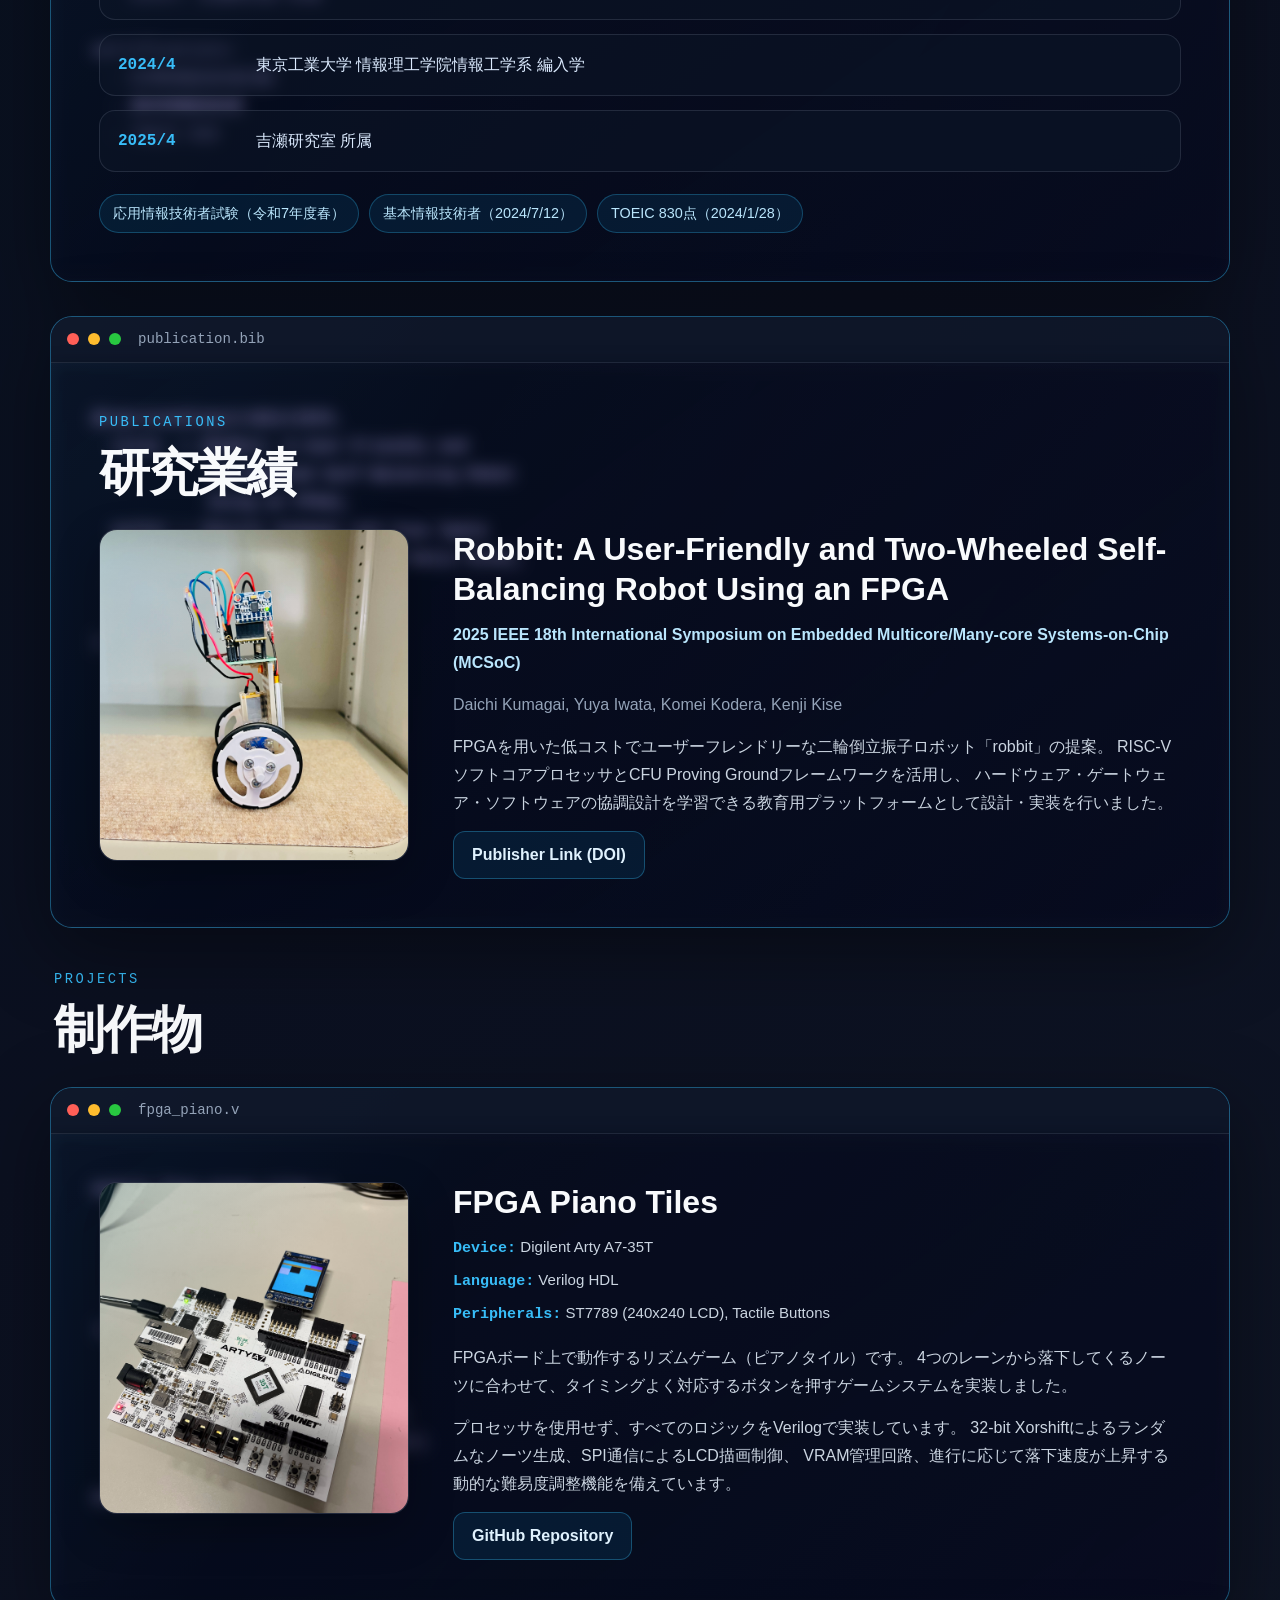
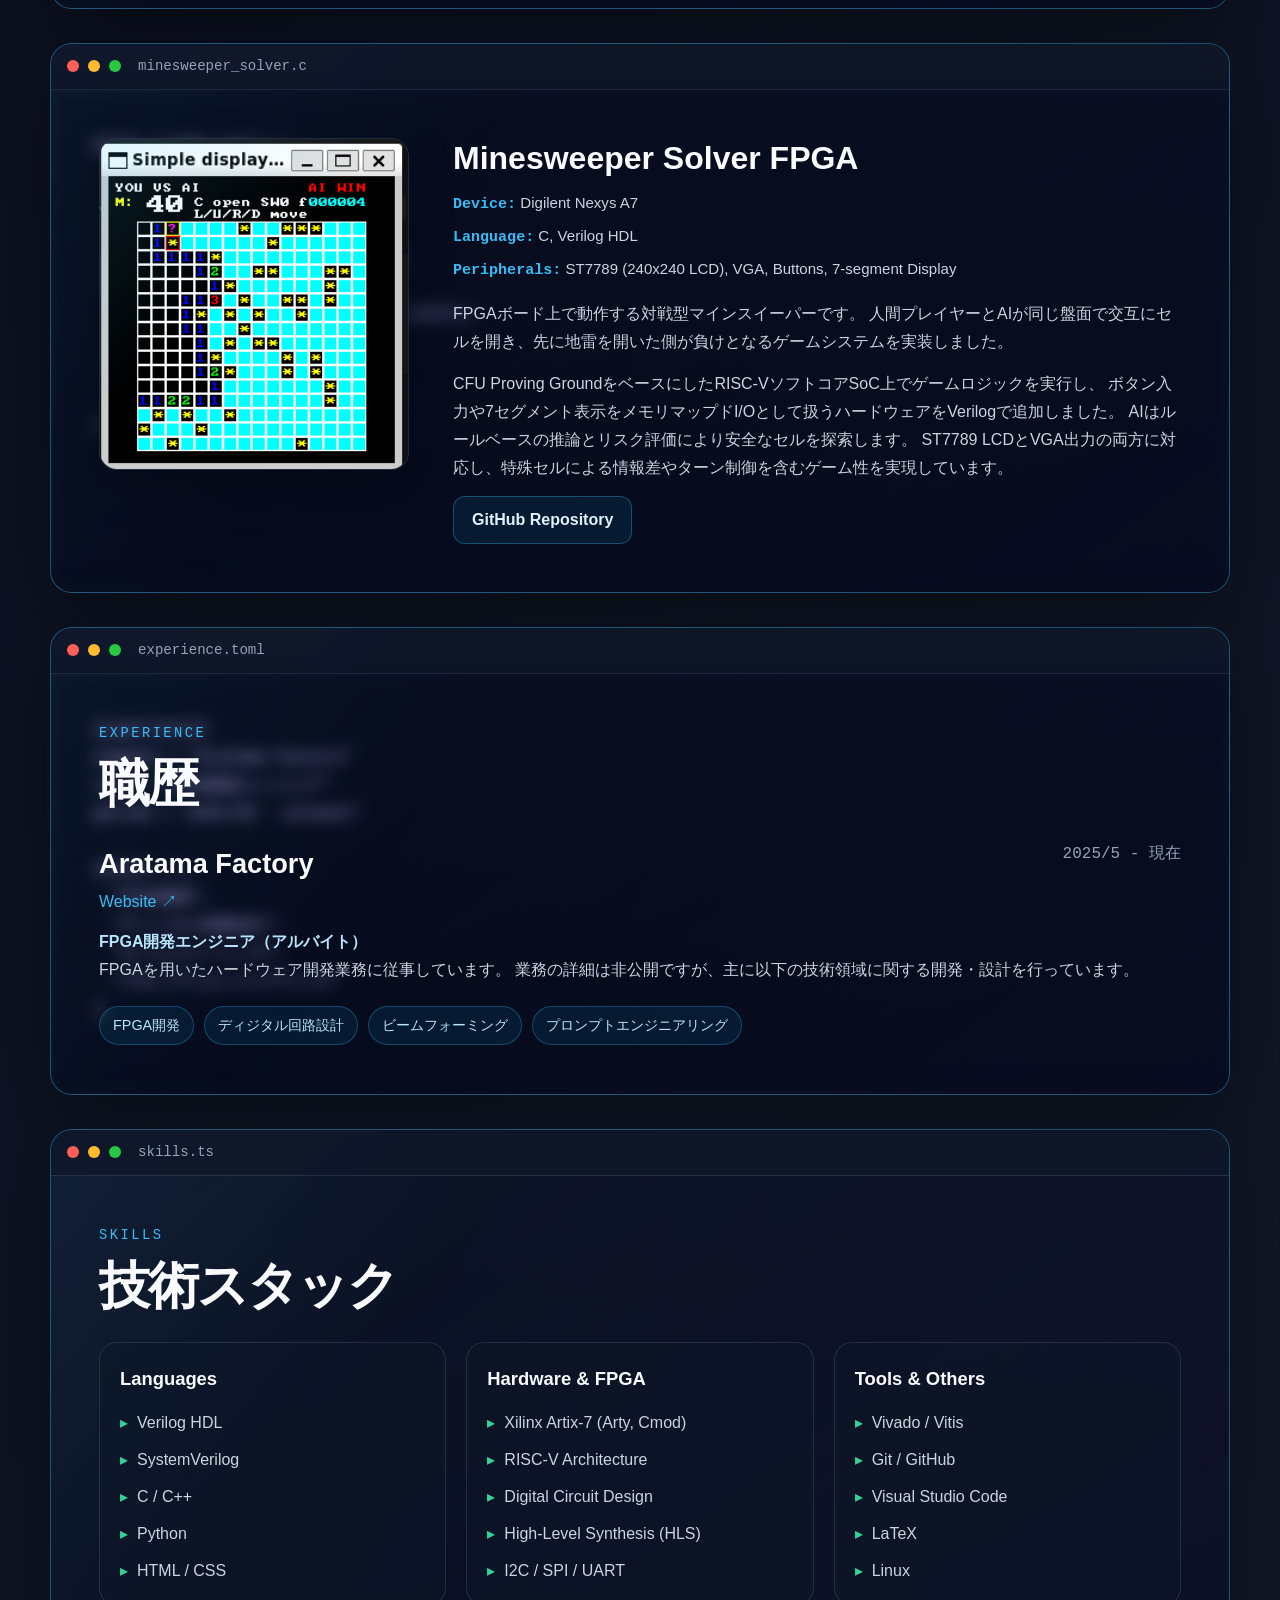
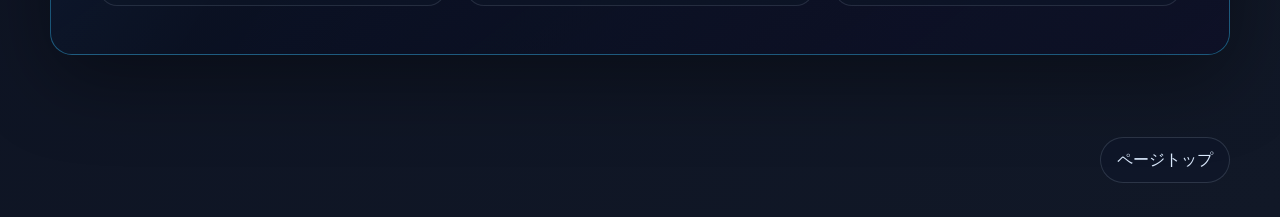
==== commit bada2686: "Add welcome message to hero boot terminal" ====
--- a/index.html
+++ b/index.html
@@ -77,6 +77,8 @@
 <span class="ok">[OK]</span> fpga_piano.v
 <span class="ok">[OK]</span> minesweeper_solver.c
 <span class="muted">$</span> render portfolio
+<span class="muted">$</span> echo "$WELCOME"
+<span class="welcome">ようこそ！ゆっくり見ていってください 👋</span>
 <span class="cursor">█</span></code></pre>
                 </div>
             </section>
--- a/Main.css
+++ b/Main.css
@@ -277,6 +277,11 @@
 .muted { color: var(--muted); }
 .ok { color: var(--accent-3); }
 
+.welcome {
+    color: #f8fafc;
+    text-shadow: 0 0 18px rgba(56, 189, 248, 0.45);
+}
+
 .cursor {
     color: var(--accent);
     animation: blink 1s steps(2, start) infinite;
